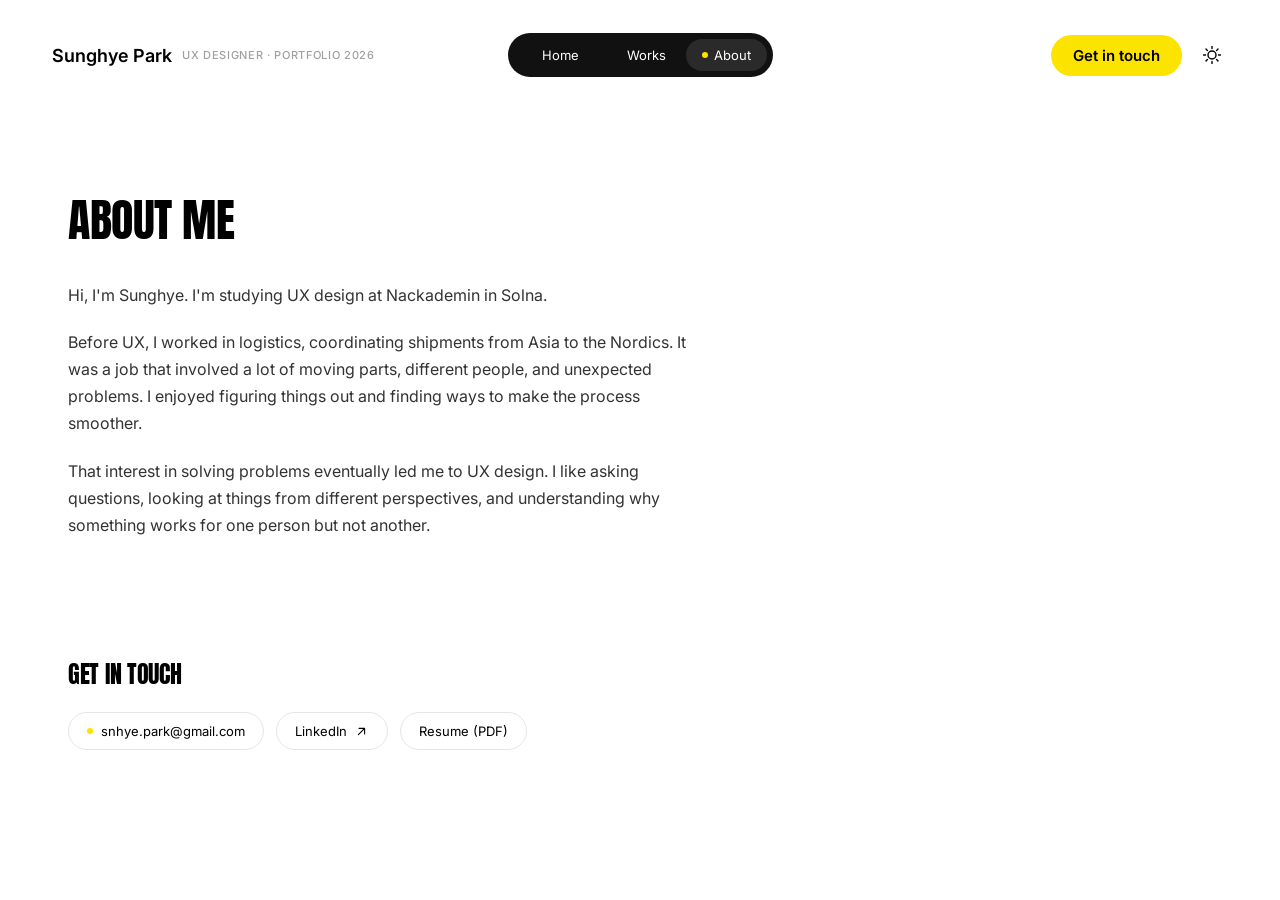
==== about.html @ 62b759b5 "Add files via upload" ====
<!doctype html>

<html lang="en">

<head>

  <meta charset="utf-8">

  <meta name="viewport" content="width=device-width, initial-scale=1">

  <title>About — Sunghye Park</title>

  <link rel="preconnect" href="https://fonts.googleapis.com">

  <link rel="preconnect" href="https://fonts.gstatic.com" crossorigin>

  <link

    href="https://fonts.googleapis.com/css2?family=Anton&family=Inter:wght@400;500;600&display=swap"

    rel="stylesheet"

  >

  <style>

    html,

    body {

      margin: 0;

      width: 100%;

      min-height: 100%;

    }

    body {

      font-family: 'Inter', system-ui, sans-serif;

      --surface: #ffffff;

      --ink: #000000;

      --line: #e6e6e6;

      --text: #333333;

      --text-secondary: #5c5c5c;

    }

    body.dark {

      --surface: #0f0f0f;

      --ink: #f5f5f5;

      --line: #2a2a2a;

      --text: #d5d5d5;

      --text-secondary: #b5b5b5;

    }

    /* PAGE */

    .page {

      width: 100%;

      min-height: 100vh;

      background: var(--surface);

      color: var(--ink);

      display: flex;

      flex-direction: column;

      box-sizing: border-box;

      transition:

        background 0.25s ease,

        color 0.25s ease;

    }

    /* HEADER */

    .header {

      flex: 0 0 110px;

      display: grid;

      grid-template-columns: 1fr auto 1fr;

      align-items: center;

      padding: 0 52px;

      box-sizing: border-box;

    }

    .brand {

      justify-self: start;

      display: flex;

      align-items: center;

      gap: 10px;

    }

    .brand-name {

      font-family: 'Inter', sans-serif;

      font-weight: 600;

      font-size: 18px;

      color: var(--ink);

    }

    .portfolio-label {

      font-family: 'Inter', sans-serif;

      font-weight: 500;

      font-size: 11px;

      letter-spacing: 0.06em;

      color: #a0a0a0;

    }

    .header-nav {

      justify-self: center;

      display: flex;

      align-items: center;

      gap: 4px;

      background: #111111;

      border-radius: 999px;

      padding: 6px;

    }

    .nav-link {

      text-decoration: none;

      display: flex;

      align-items: center;

      gap: 6px;

      padding: 8px 16px;

      border-radius: 999px;

      background: transparent;

    }

    .nav-link.active {

      background: #2a2a2a;

    }

    .nav-dot {

      width: 6px;

      height: 6px;

      border-radius: 50%;

      background: #FCE300;

      flex: none;

      opacity: 0;

    }

    .nav-link.active .nav-dot {

      opacity: 1;

    }

    .nav-text {

      font-size: 13px;

      color: #ffffff;

    }

    .header-actions {

      justify-self: end;

      display: flex;

      align-items: center;

      gap: 14px;

    }

    .contact-button {

      text-decoration: none;

      background: #FCE300;

      color: #000000;

      font-family: 'Inter', sans-serif;

      font-size: 15px;

      font-weight: 600;

      padding: 11px 22px;

      border-radius: 999px;

    }

    .theme-button {

      width: 32px;

      height: 32px;

      display: flex;

      align-items: center;

      justify-content: center;

      border-radius: 999px;

      border: none;

      background: transparent;

      cursor: pointer;

      padding: 0;

    }

    .theme-icon {

      position: relative;

      width: 18px;

      height: 18px;

    }

    #sun,

    #moon {

      position: absolute;

      inset: 0;

      transition: opacity 0.2s ease;

    }

    #moon {

      opacity: 0;

    }

    /* ABOUT CONTENT */

    .content {

      flex: 1 1 auto;

      padding: 88px 68px 56px;

      box-sizing: border-box;

      display: flex;

      flex-direction: column;

      gap: 117px;

    }

    .page-title {

      margin: 0 0 40px;

      font-family: 'Anton', sans-serif;

      font-weight: 400;

      font-size: 46px;

      line-height: 0.95;

      letter-spacing: -0.5px;

      color: var(--ink);

      text-transform: uppercase;

    }

    .intro-text {

      margin: 0 0 20px;

      font-size: 16px;

      line-height: 1.7;

      color: var(--text);

    }

    .intro-text:last-child {

      margin-bottom: 0;

    }

    .section-title {

      font-family: 'Anton', sans-serif;

      font-weight: 400;

      font-size: 24px;

      letter-spacing: -0.3px;

      text-transform: uppercase;

      color: var(--ink);

      margin-bottom: 20px;

    }

    /* CONTACT BUTTONS */

    .contact-link {

      text-decoration: none;

      padding: 10px 18px;

      border: 1px solid var(--line);

      border-radius: 999px;

      font-size: 13px;

      color: var(--ink);

    }

    .linkedin-link {
      display: inline-flex;
      align-items: center;
      gap: 7px;
    }

    .external-icon {
      width: 15px;
      height: 15px;
      flex: none;
    }

  </style>

  <link rel="stylesheet" href="css/global.css">

</head>

<body>

  <div class="page">

    <!-- HEADER -->

    <div class="header">

      <!-- BRAND -->

      <div class="brand">

        <span class="brand-name">

          Sunghye Park

        </span>

        <span class="portfolio-label">

          UX DESIGNER · PORTFOLIO 2026

        </span>

      </div>

      <!-- NAVIGATION -->

      <div class="header-nav">

        <a

          href="index.html"

          class="nav-link"

        >

          <span class="nav-dot"></span>

          <span class="nav-text">Home</span>

        </a>

        <a

          href="works.html"

          class="nav-link"

        >

          <span class="nav-dot"></span>

          <span class="nav-text">Works</span>

        </a>

        <a

          href="about.html"

          class="nav-link active"

        >

          <span class="nav-dot"></span>

          <span class="nav-text">About</span>

        </a>

      </div>

      <!-- RIGHT SIDE -->

      <div class="header-actions">

        <a

          href="mailto:snhye.park@gmail.com"

          class="contact-button"

        >

          Get in touch

        </a>

        <button

          id="theme-btn"

          class="theme-button"

          type="button"

          aria-label="Toggle dark mode"

        >

          <div class="theme-icon">

            <!-- SUN -->

            <svg

              id="sun"

              width="18"

              height="18"

              viewBox="0 0 18 18"

              fill="none"

              xmlns="http://www.w3.org/2000/svg"

            >

              <circle

                cx="9"

                cy="9"

                r="4"

                stroke="var(--ink)"

                stroke-width="1.4"

              ></circle>

              <path

                d="M9 0.5V2.5M9 15.5V17.5M17.5 9H15.5M2.5 9H0.5M15.02 2.98L13.6 4.4M4.4 13.6L2.98 15.02M15.02 15.02L13.6 13.6M4.4 4.4L2.98 2.98"

                stroke="var(--ink)"

                stroke-width="1.4"

                stroke-linecap="round"

              ></path>

            </svg>

            <!-- MOON -->

            <svg

              id="moon"

              width="18"

              height="18"

              viewBox="0 0 18 18"

              fill="none"

              xmlns="http://www.w3.org/2000/svg"

            >

              <path

                d="M16 10.5A7.5 7.5 0 117.5 2a6 6 0 108.5 8.5Z"

                fill="var(--ink)"

              ></path>

            </svg>

          </div>

        </button>

      </div>

    </div>

    <!-- CONTENT -->

    <div class="content">

      <!-- INTRO -->

      <div style="max-width: 640px;">

        <h1 class="page-title">

          About me

        </h1>

        <p class="intro-text">

          Hi, I'm Sunghye. I'm studying UX design at Nackademin in Solna.

        </p>

        <p class="intro-text">

          Before UX, I worked in logistics, coordinating shipments from Asia to the Nordics. It was a job that involved a lot of moving parts, different people, and unexpected problems. I enjoyed figuring things out and finding ways to make the process smoother.

        </p>

        <p class="intro-text">

          That interest in solving problems eventually led me to UX design. I like asking questions, looking at things from different perspectives, and understanding why something works for one person but not another.

        </p>

      </div>

      <!-- CONTACT -->

      <div>
        <div id="contact">
        <div class="section-title">

          Get in touch
</div>
        

        <div

          style="

            display: flex;

            gap: 12px;

            flex-wrap: wrap;

          "

        >

          <a

            href="mailto:snhye.park@gmail.com"

            class="contact-link"

            style="

              display: flex;

              align-items: center;

              gap: 8px;

            "

          >

            <span

              style="

                width: 6px;

                height: 6px;

                border-radius: 999px;

                background: #FCE300;

                display: inline-block;

              "

            ></span>

            snhye.park@gmail.com

          </a>

          <a
            href="https://www.linkedin.com/in/sunghyepark-ux"
            class="contact-link linkedin-link"
            target="_blank"
            rel="noopener noreferrer"
          >
            LinkedIn
            <svg class="external-icon" viewBox="0 0 24 24" fill="none" aria-hidden="true">
              <path d="M7 17 17 7M8 7h9v9" stroke="currentColor" stroke-width="1.7" stroke-linecap="round" stroke-linejoin="round" />
            </svg>
          </a>

         <a

  href="Sunghye_Park_CV_UX design.pdf"

  class="contact-link"

  target="_blank"

  rel="noopener noreferrer"

>

  Resume (PDF)

</a>

        </div>

      </div>

    </div>

  </div>

  <script>

    var themeBtn = document.getElementById('theme-btn');

    var sun = document.getElementById('sun');

    var moon = document.getElementById('moon');

    var savedTheme = localStorage.getItem('theme');

    function updateThemeIcon(isDark) {

      if (isDark) {

        sun.style.opacity = 0;

        moon.style.opacity = 1;

      } else {

        sun.style.opacity = 1;

        moon.style.opacity = 0;

      }

    }

    if (savedTheme === 'dark') {

      document.body.classList.add('dark');

      updateThemeIcon(true);

    } else {

      document.body.classList.remove('dark');

      updateThemeIcon(false);

    }

    themeBtn.addEventListener('click', function () {

      var isDark = document.body.classList.toggle('dark');

      localStorage.setItem(

        'theme',

        isDark ? 'dark' : 'light'

      );

      updateThemeIcon(isDark);

    });

  </script>

</body>

</html>
---- css/global.css ----
/* Sunghye Park Portfolio — shared design system */
* { box-sizing: border-box; }
html { margin: 0; width: 100%; min-height: 100%; overflow-y: scroll; }
body { margin: 0; width: 100%; min-height: 100%; font-family: 'Inter', system-ui, sans-serif; }

:root {
  --surface: #ffffff; --surface-soft: #f7f7f5; --ink: #000000;
  --text: #333333; --text-secondary: #5c5c5c; --muted: #777777;
  --line: #e6e6e6; --yellow: #FCE300;
  --header-height: 110px; --header-padding: 52px; --content-padding: 68px;
}
body.dark, #card.dark {
  --surface: #0f0f0f; --surface-soft: #171717; --ink: #f5f5f5;
  --text: #d0d0d0; --text-secondary: #b5b5b5; --muted: #999999; --line: #2a2a2a;
}

.header {
  width: 100%; height: var(--header-height) !important; flex: 0 0 var(--header-height) !important;
  display: grid !important; grid-template-columns: 1fr auto 1fr !important; align-items: center !important;
  padding: 0 var(--header-padding) !important; box-sizing: border-box !important;
  background: var(--surface); border: 0 !important;
}
.brand, .header-left { justify-self: start; display: flex; align-items: center; gap: 10px; }
.brand-name { font-family: 'Inter', sans-serif; font-size: 18px; font-weight: 600; color: var(--ink); }
.portfolio-label { font-family: 'Inter', sans-serif; font-size: 11px; font-weight: 500; letter-spacing: .06em; color: #a0a0a0; }
.header-nav { justify-self: center; display: flex; align-items: center; gap: 4px; padding: 6px; border-radius: 999px; background: #111; }
.nav-link { display: flex; align-items: center; gap: 6px; padding: 8px 16px; border-radius: 999px; text-decoration: none; background: transparent; }
.nav-link.active { background: #2a2a2a; }
.nav-dot { width: 6px; height: 6px; flex: none; border-radius: 50%; background: var(--yellow); opacity: 0; }
.nav-link.active .nav-dot { opacity: 1; }
.nav-text { font-size: 13px; color: #fff; }
.header-actions, .header-right { justify-self: end; display: flex; align-items: center; gap: 14px; }
.contact-button, .contact-btn { display: inline-flex; align-items: center; justify-content: center; padding: 11px 22px; border-radius: 999px; background: var(--yellow); color: #000; font: 600 15px 'Inter', sans-serif; text-decoration: none; }
.theme-button, #theme-btn { width: 32px; height: 32px; display: flex; align-items: center; justify-content: center; padding: 0; border: 0; border-radius: 999px; background: transparent; cursor: pointer; }
.theme-icon, .theme-icon-wrap { position: relative; width: 18px; height: 18px; }
#sun, #moon { position: absolute; inset: 0; transition: opacity .2s ease; }

.case-study-page .header { position: relative; }
.case-study-page .header::after { content: ''; position: absolute; left: 0; right: 0; bottom: 0; height: 1px; background: var(--line); pointer-events: none; }
.case-study-page.strax-page .header { position: fixed; top: 0; left: 0; z-index: 1000; }
.case-study-page.strax-page .case-main { padding-top: var(--header-height) !important; }

@media (max-width: 900px) { .header { padding-left: 28px !important; padding-right: 28px !important; } }
@media (max-width: 700px) {
  :root { --header-height: 88px; }
  .header { grid-template-columns: 1fr auto !important; padding-left: 22px !important; padding-right: 22px !important; }
  .header-nav, .contact-button, .contact-btn { display: none !important; }
}
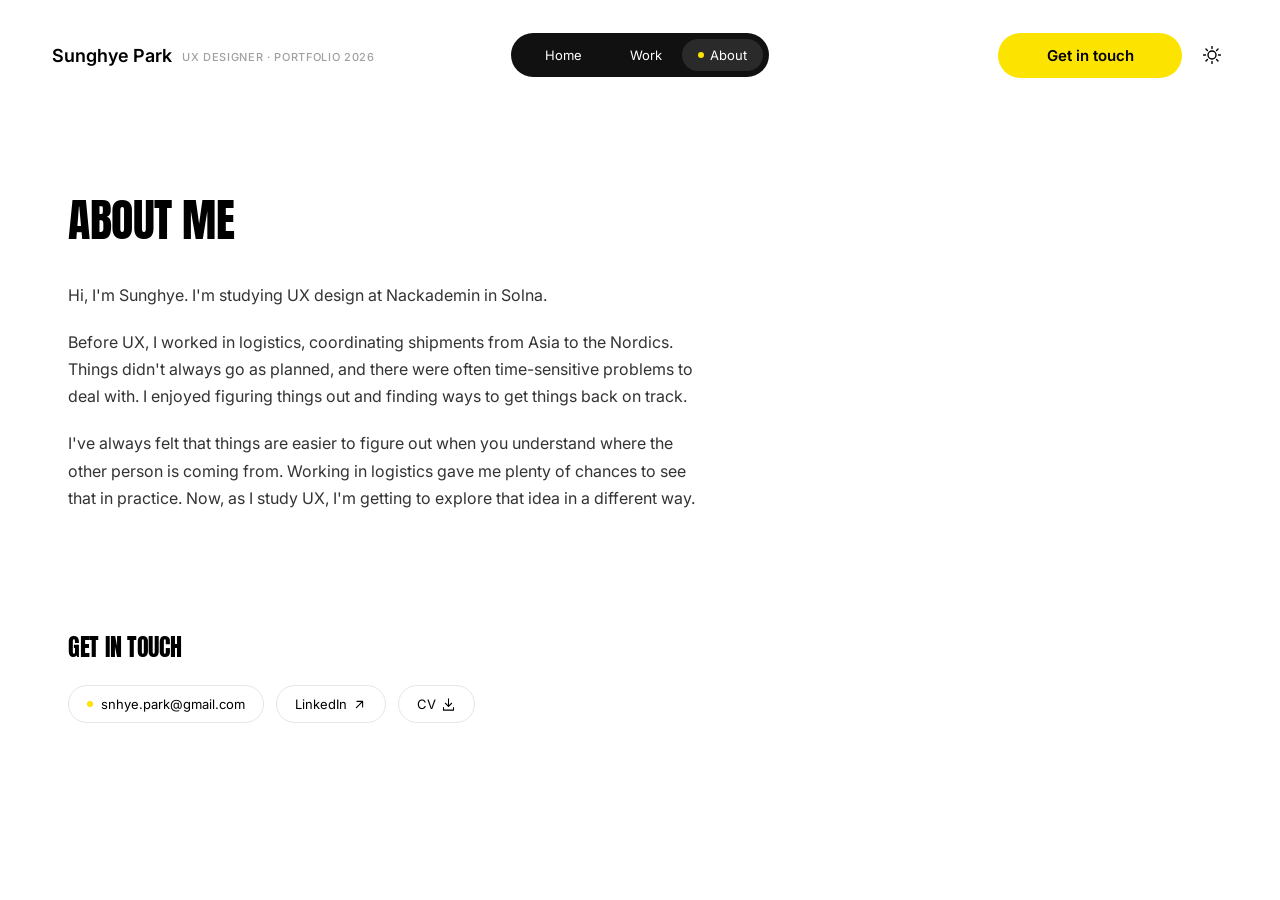
==== commit 06424c8b: "New portfolio" ====
--- a/about.html
+++ b/about.html
@@ -382,26 +382,36 @@
 
     /* CONTACT BUTTONS */
 
-    .contact-link {
-
-      text-decoration: none;
-
-      padding: 10px 18px;
-
-      border: 1px solid var(--line);
-
-      border-radius: 999px;
-
-      font-size: 13px;
-
-      color: var(--ink);
-
-    }
+   
+.contact-link {
+  text-decoration: none;
+  padding: 10px 18px;
+  border: 1px solid var(--line);
+  border-radius: 999px;
+  font-size: 13px;
+  color: var(--ink);
+  transition: background-color 0.2s ease;
+}
+
+.contact-link:hover {
+  background-color: #f0f0f0;
+}
+
+body.dark .contact-link:hover {
+  background-color: #292929;
+}
+
 
     .linkedin-link {
       display: inline-flex;
       align-items: center;
-      gap: 7px;
+      gap: 5px;
+    }
+
+    .cv-link {
+      display: inline-flex;
+      align-items: center;
+      gap: 5px;
     }
 
     .external-icon {
@@ -462,7 +472,7 @@
 
         <a
 
-          href="works.html"
+          href="work.html"
 
           class="nav-link"
 
@@ -470,7 +480,7 @@
 
           <span class="nav-dot"></span>
 
-          <span class="nav-text">Works</span>
+          <span class="nav-text">Work</span>
 
         </a>
 
@@ -494,30 +504,20 @@
 
       <div class="header-actions">
 
-        <a
-
-          href="mailto:snhye.park@gmail.com"
-
-          class="contact-button"
+        <a href="mailto:snhye.park@gmail.com" class="contact-button contact-interactive" aria-label="Send email"><span class="contact-default">Get in touch</span><span class="contact-hover" aria-hidden="true"><svg viewBox="0 0 24 24" width="17" height="17" fill="none" stroke="currentColor" stroke-width="1.8" stroke-linecap="round" stroke-linejoin="round" aria-hidden="true"><rect x="3" y="5" width="18" height="14" rx="2"/><path d="m3 7 9 7 9-7"/></svg>Send email</span></a>
+
+        <button
+
+          id="theme-btn"
+
+          class="theme-button"
+
+          type="button"
+
+          aria-label="Toggle dark mode"
 
         >
 
-          Get in touch
-
-        </a>
-
-        <button
-
-          id="theme-btn"
-
-          class="theme-button"
-
-          type="button"
-
-          aria-label="Toggle dark mode"
-
-        >
-
           <div class="theme-icon">
 
             <!-- SUN -->
@@ -624,14 +624,12 @@
 
         <p class="intro-text">
 
-          Before UX, I worked in logistics, coordinating shipments from Asia to the Nordics. It was a job that involved a lot of moving parts, different people, and unexpected problems. I enjoyed figuring things out and finding ways to make the process smoother.
-
+Before UX, I worked in logistics, coordinating shipments from Asia to the Nordics. Things didn't always go as planned, and there were often time-sensitive problems to deal with. I enjoyed figuring things out and finding ways to get things back on track.
         </p>
 
         <p class="intro-text">
 
-          That interest in solving problems eventually led me to UX design. I like asking questions, looking at things from different perspectives, and understanding why something works for one person but not another.
-
+I've always felt that things are easier to figure out when you understand where the other person is coming from. Working in logistics gave me plenty of chances to see that in practice. Now, as I study UX, I'm getting to explore that idea in a different way.
         </p>
 
       </div>
@@ -712,21 +710,16 @@
             </svg>
           </a>
 
-         <a
-
-  href="Sunghye_Park_CV_UX design.pdf"
-
-  class="contact-link"
-
-  target="_blank"
-
-  rel="noopener noreferrer"
-
->
-
-  Resume (PDF)
-
-</a>
+          <a
+            href="Sunghye_Park_CV_UX design.pdf"
+            class="contact-link cv-link"
+            target="_blank" rel="noopener noreferrer"
+          >
+            CV
+            <svg class="external-icon" viewBox="0 0 24 24" fill="none" aria-hidden="true">
+              <path d="M12 3v12m-5-5 5 5 5-5M4 17v4h16v-4" stroke="currentColor" stroke-width="1.7" stroke-linecap="round" stroke-linejoin="round" />
+            </svg>
+          </a>
 
         </div>
 
--- a/css/global.css
+++ b/css/global.css
@@ -22,7 +22,7 @@
 }
 .brand, .header-left { justify-self: start; display: flex; align-items: center; gap: 10px; }
 .brand-name { font-family: 'Inter', sans-serif; font-size: 18px; font-weight: 600; color: var(--ink); }
-.portfolio-label { font-family: 'Inter', sans-serif; font-size: 11px; font-weight: 500; letter-spacing: .06em; color: #a0a0a0; }
+.portfolio-label { font-family: 'Inter', sans-serif; font-size: 11px; font-weight: 500; letter-spacing: .06em; color: #a0a0a0; transform: translateY(2px); }
 .header-nav { justify-self: center; display: flex; align-items: center; gap: 4px; padding: 6px; border-radius: 999px; background: #111; }
 .nav-link { display: flex; align-items: center; gap: 6px; padding: 8px 16px; border-radius: 999px; text-decoration: none; background: transparent; }
 .nav-link.active { background: #2a2a2a; }
@@ -46,3 +46,18 @@
   .header { grid-template-columns: 1fr auto !important; padding-left: 22px !important; padding-right: 22px !important; }
   .header-nav, .contact-button, .contact-btn { display: none !important; }
 }
+
+
+/* Shared header email button: accessible, fixed-width label transition */
+.contact-interactive { position:relative; display:inline-grid; place-items:center; min-width:184px; min-height:45px; box-sizing:border-box; overflow:hidden; white-space:nowrap; transition:transform 150ms ease; }
+.contact-interactive > span { grid-area:1 / 1; display:inline-flex; align-items:center; justify-content:center; gap:8px; transition:opacity 230ms ease, transform 230ms ease; }
+.contact-interactive .contact-default { opacity:1; transform:translateY(0); }
+.contact-interactive .contact-hover { opacity:0; transform:translateY(7px); pointer-events:none; }
+@media (hover:hover) {
+  .contact-interactive:hover .contact-default { opacity:0; transform:translateY(-7px); }
+  .contact-interactive:hover .contact-hover { opacity:1; transform:translateY(0); }
+}
+.contact-interactive:focus-visible .contact-default { opacity:0; transform:translateY(-7px); }
+.contact-interactive:focus-visible .contact-hover { opacity:1; transform:translateY(0); }
+.contact-interactive:active { transform:scale(.96); }
+@media (prefers-reduced-motion:reduce) { .contact-interactive, .contact-interactive > span { transition:none !important; } }
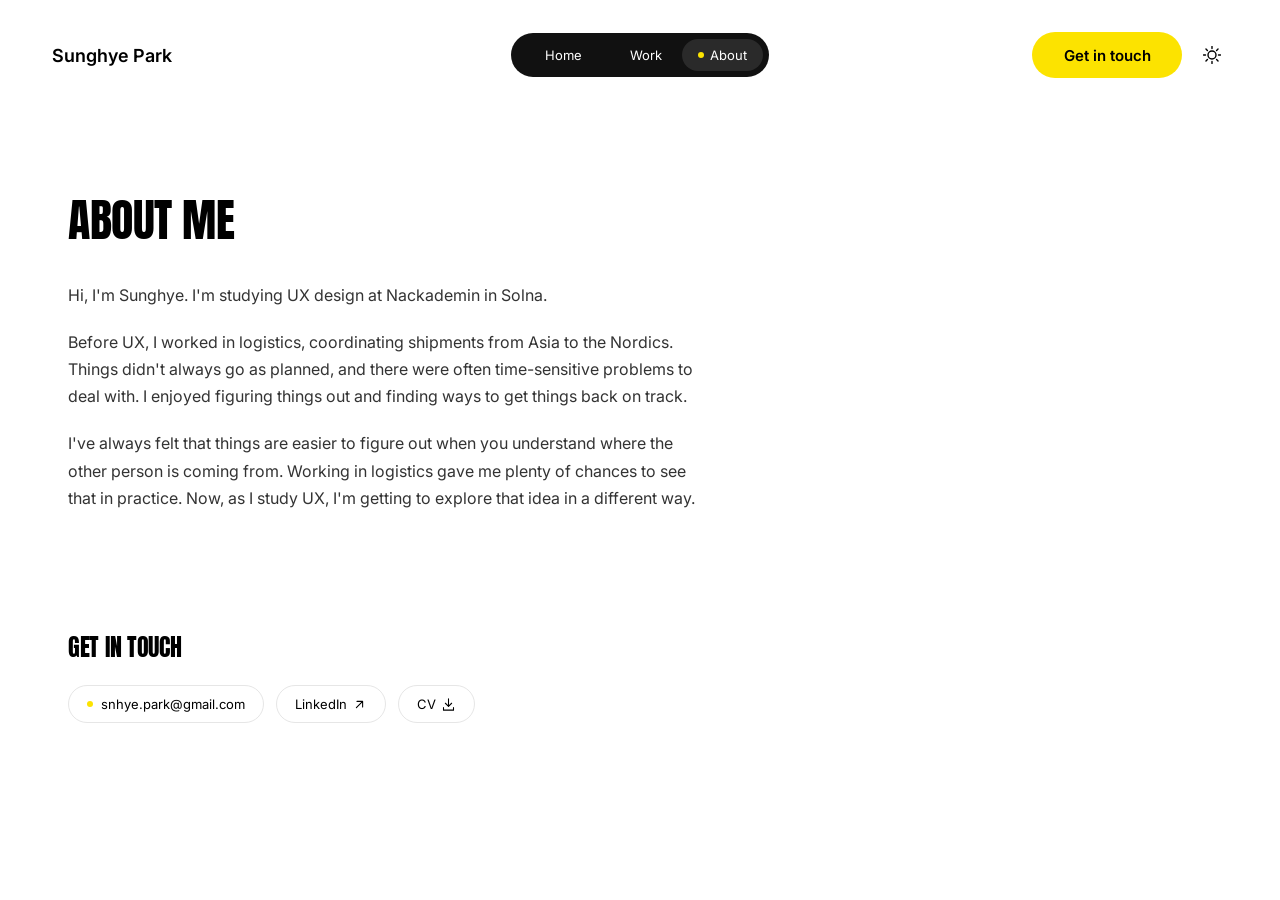
==== commit d236c4ce: "Add files via upload" ====
--- a/about.html
+++ b/about.html
@@ -24,6 +24,7 @@
 
   >
 
+  <link rel="stylesheet" href="css/global.css">
   <style>
 
     html,
@@ -382,51 +383,152 @@
 
     /* CONTACT BUTTONS */
 
-   
 .contact-link {
+
   text-decoration: none;
+
   padding: 10px 18px;
+
   border: 1px solid var(--line);
+
   border-radius: 999px;
+
   font-size: 13px;
+
   color: var(--ink);
+
   transition: background-color 0.2s ease;
+
 }
 
 .contact-link:hover {
+
   background-color: #f0f0f0;
+
 }
 
 body.dark .contact-link:hover {
+
   background-color: #292929;
+
 }
 
-
     .linkedin-link {
+
       display: inline-flex;
-      align-items: center;
+
+      align-items: center;
+
       gap: 5px;
+
     }
 
     .cv-link {
+
       display: inline-flex;
-      align-items: center;
+
+      align-items: center;
+
       gap: 5px;
+
     }
 
     .external-icon {
+
       width: 15px;
+
       height: 15px;
+
       flex: none;
+
+    }
+
+    /* About navigation: explicitly override shared global mobile rules */
+    body.about-page .header-nav {
+      display: flex !important;
+      visibility: visible !important;
+      opacity: 1 !important;
+      align-items: center;
+      justify-self: center;
+      position: static !important;
+      transform: none !important;
+    }
+    body.about-page .header-nav .nav-link {
+      display: flex !important;
+      visibility: visible !important;
+      opacity: 1 !important;
+    }
+    body.about-page .header-nav .nav-text {
+      display: inline !important;
+      visibility: visible !important;
+      opacity: 1 !important;
+      color: #fff !important;
+    }
+    @media (max-width: 700px) {
+      body.about-page .header-nav { display: flex !important; }
+    }
+
+    /* Consistent header navigation and contact button */
+    .brand-name { text-decoration: none; cursor: pointer; white-space: nowrap; }
+    .header { position: relative; }
+    .header-nav { position: static; transform: none; }
+    .contact-button.contact-interactive {
+      width: 160px;
+      height: 44px;
+      padding: 0 12px;
+      box-sizing: border-box;
+      display: inline-flex;
+      align-items: center;
+      justify-content: center;
+      white-space: nowrap;
+      position: relative;
+      overflow: hidden;
+    }
+    .contact-interactive .contact-default,
+    .contact-interactive .contact-hover {
+      position: absolute;
+      inset: 0;
+      display: flex;
+      justify-content: center;
+      align-items: center;
+      gap: 8px;
+      transition: transform .22s ease, opacity .22s ease;
+    }
+    .contact-interactive .contact-default { opacity: 1; transform: translateY(0); }
+    .contact-interactive .contact-hover { opacity: 0; transform: translateY(100%); }
+    .contact-interactive:hover .contact-default,
+    .contact-interactive:focus-visible .contact-default { opacity: 0; transform: translateY(-100%); }
+    .contact-interactive:hover .contact-hover,
+    .contact-interactive:focus-visible .contact-hover { opacity: 1; transform: translateY(0); }
+    @media (max-width: 700px) {
+      .header {
+        flex: 0 0 86px;
+        height: 86px;
+        display: grid;
+        grid-template-columns: minmax(0, 1fr) auto minmax(0, 1fr);
+        gap: 8px;
+        padding: 0 16px;
+      }
+      .brand-name { font-size: 12px; }
+      .header-nav { display: flex; justify-self: center; gap: 0; padding: 4px; }
+      .nav-link { gap: 4px; padding: 7px 7px; }
+      .nav-text { font-size: 10px; }
+      .header-actions { justify-self: end; gap: 0; }
+      .contact-button { display: none !important; }
+      .theme-button { flex: 0 0 32px; }
+    }
+    @media (max-width: 390px) {
+      .header { padding: 0 10px; gap: 5px; }
+      .brand-name { font-size: 11px; }
+      .nav-link { padding: 7px 5px; }
+      .nav-text { font-size: 10px; }
     }
 
   </style>
 
-  <link rel="stylesheet" href="css/global.css">
-
 </head>
 
-<body>
+<body class="about-page">
 
   <div class="page">
 
@@ -438,17 +540,7 @@
 
       <div class="brand">
 
-        <span class="brand-name">
-
-          Sunghye Park
-
-        </span>
-
-        <span class="portfolio-label">
-
-          UX DESIGNER · PORTFOLIO 2026
-
-        </span>
+        <a class="brand-name" href="index.html">Sunghye Park</a>
 
       </div>
 
@@ -625,11 +717,13 @@
         <p class="intro-text">
 
 Before UX, I worked in logistics, coordinating shipments from Asia to the Nordics. Things didn't always go as planned, and there were often time-sensitive problems to deal with. I enjoyed figuring things out and finding ways to get things back on track.
+
         </p>
 
         <p class="intro-text">
 
 I've always felt that things are easier to figure out when you understand where the other person is coming from. Working in logistics gave me plenty of chances to see that in practice. Now, as I study UX, I'm getting to explore that idea in a different way.
+
         </p>
 
       </div>
@@ -637,12 +731,14 @@
       <!-- CONTACT -->
 
       <div>
+
         <div id="contact">
+
         <div class="section-title">
 
           Get in touch
+
 </div>
-        
 
         <div
 
@@ -699,26 +795,45 @@
           </a>
 
           <a
+
             href="https://www.linkedin.com/in/sunghyepark-ux"
+
             class="contact-link linkedin-link"
+
             target="_blank"
+
             rel="noopener noreferrer"
+
           >
+
             LinkedIn
+
             <svg class="external-icon" viewBox="0 0 24 24" fill="none" aria-hidden="true">
+
               <path d="M7 17 17 7M8 7h9v9" stroke="currentColor" stroke-width="1.7" stroke-linecap="round" stroke-linejoin="round" />
+
             </svg>
+
           </a>
 
           <a
-            href="Sunghye_Park_CV_UX design.pdf"
+
+            href="Sunghye_Park_CV_UX_design.pdf"
+
             class="contact-link cv-link"
+
             target="_blank" rel="noopener noreferrer"
+
           >
+
             CV
+
             <svg class="external-icon" viewBox="0 0 24 24" fill="none" aria-hidden="true">
+
               <path d="M12 3v12m-5-5 5 5 5-5M4 17v4h16v-4" stroke="currentColor" stroke-width="1.7" stroke-linecap="round" stroke-linejoin="round" />
+
             </svg>
+
           </a>
 
         </div>
--- a/css/global.css
+++ b/css/global.css
@@ -49,7 +49,7 @@
 
 
 /* Shared header email button: accessible, fixed-width label transition */
-.contact-interactive { position:relative; display:inline-grid; place-items:center; min-width:184px; min-height:45px; box-sizing:border-box; overflow:hidden; white-space:nowrap; transition:transform 150ms ease; }
+.contact-interactive { position:relative; display:inline-grid; place-items:center; min-width:150px; min-height:45px; box-sizing:border-box; overflow:hidden; white-space:nowrap; transition:transform 150ms ease; }
 .contact-interactive > span { grid-area:1 / 1; display:inline-flex; align-items:center; justify-content:center; gap:8px; transition:opacity 230ms ease, transform 230ms ease; }
 .contact-interactive .contact-default { opacity:1; transform:translateY(0); }
 .contact-interactive .contact-hover { opacity:0; transform:translateY(7px); pointer-events:none; }
@@ -61,3 +61,81 @@
 .contact-interactive:focus-visible .contact-hover { opacity:1; transform:translateY(0); }
 .contact-interactive:active { transform:scale(.96); }
 @media (prefers-reduced-motion:reduce) { .contact-interactive, .contact-interactive > span { transition:none !important; } }
+/* Match Strax hero spacing to the A11y case study */
+@media (min-width: 901px) {
+  .case-study-page.strax-page .case-main {
+    padding-top: calc(var(--header-height) + 111px) !important;
+  }
+
+  .case-study-page.strax-page .hero {
+    padding-top: 92px;
+    padding-bottom: 100px;
+  }
+
+  .case-study-page.strax-page .hero > div:first-child {
+    padding-top: 36px;
+  }
+}
+@media (min-width: 701px) and (max-width: 900px) {
+  .case-study-page.strax-page .case-main {
+    padding-top: calc(var(--header-height) + 110px) !important;
+  }
+
+  .case-study-page.strax-page .hero {
+    padding: 72px 0 80px;
+  }
+
+  .case-study-page.strax-page .hero > div:first-child {
+    padding-top: 36px;
+  }
+}
+
+@media (max-width: 700px) {
+  .case-study-page.strax-page .case-main {
+    padding-top: calc(var(--header-height) + 88px) !important;
+  }
+
+  .case-study-page.strax-page .hero {
+    padding: 58px 0 68px;
+  }
+
+  .case-study-page.strax-page .hero > div:first-child {
+    padding-top: 36px;
+  }
+}
+.case-study-page.strax-page .hero-title {
+  font-family: 'Anton', sans-serif;
+  font-size: clamp(56px, 6.2vw, 84px);
+  font-weight: 400;
+  line-height: .9;
+  letter-spacing: -.01em;
+  text-transform: uppercase;
+}
+
+@media (max-width: 700px) {
+  .case-study-page.strax-page .hero-title {
+    font-size: clamp(32px, 8.8vw, 56px);
+  }
+}
+/* Move all three case-study hero sections up by 32px */
+@media (min-width: 901px) {
+  .case-study-page .hero,
+  .case-study-page.strax-page .hero {
+    padding-top: 60px;
+  }
+}
+.accessibility-page .detail-heading {
+  margin: 32px 0 16px;
+  font-size: 18px;
+  font-weight: 600;
+  line-height: 1.4;
+}
+/* Shared header contact button width */
+.header .contact-interactive {
+  width: 150px !important;
+  min-width: 150px !important;
+  height: 46px !important;
+  min-height: 46px !important;
+  padding: 0 12px !important;
+  box-sizing: border-box;
+}
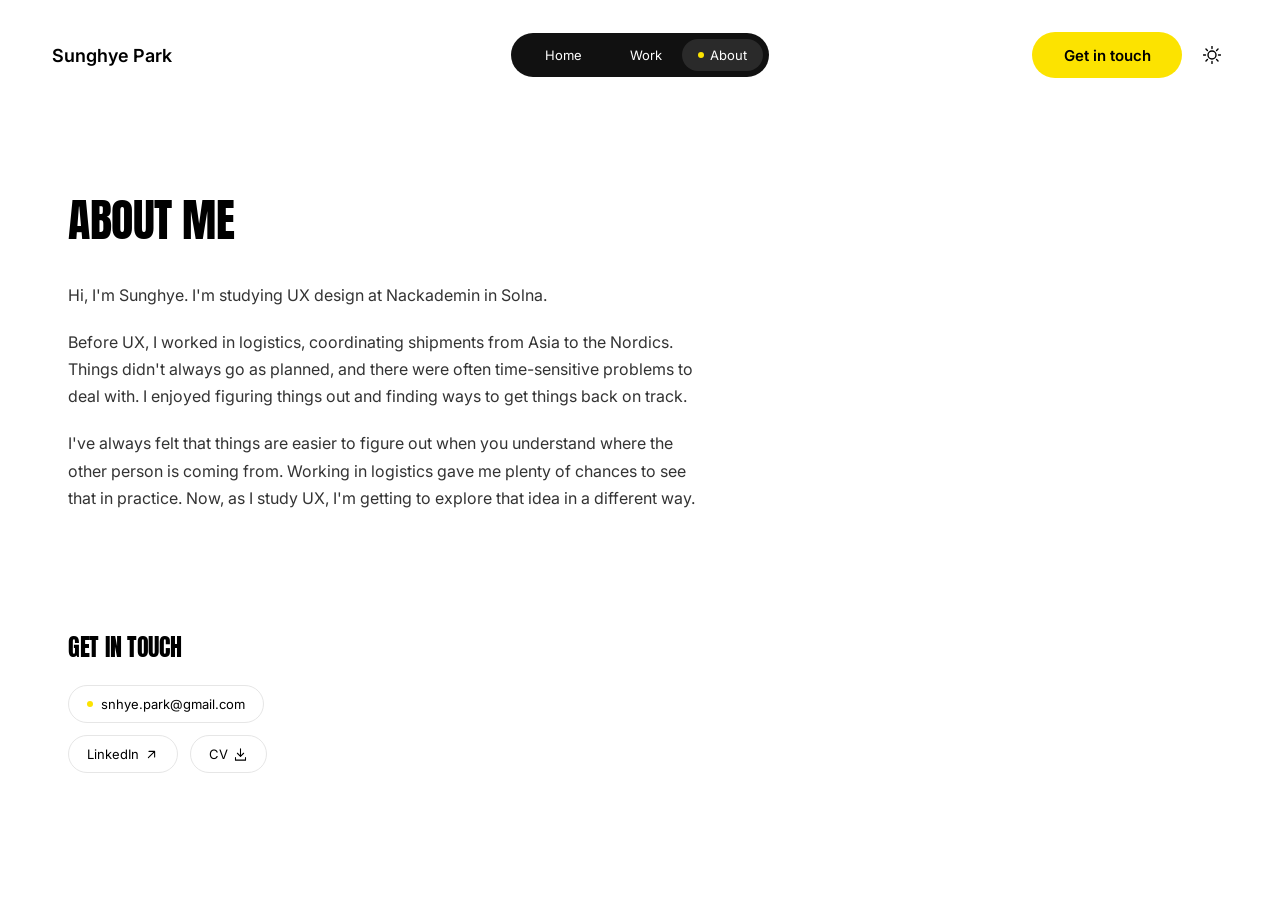
==== commit ae0a6bdf: "Add files via upload" ====
--- a/about.html
+++ b/about.html
@@ -505,8 +505,7 @@
         flex: 0 0 86px;
         height: 86px;
         display: grid;
-        grid-template-columns: minmax(0, 1fr) auto minmax(0, 1fr);
-        gap: 8px;
+grid-template-columns: minmax(0, 1fr) auto minmax(32px, 1fr) !important;        gap: 8px;
         padding: 0 16px;
       }
       .brand-name { font-size: 12px; }
@@ -523,7 +522,39 @@
       .nav-link { padding: 7px 5px; }
       .nav-text { font-size: 10px; }
     }
-
+/* 하단 연락처: 이메일 위, LinkedIn + CV 아래 */
+#contact > div:last-child {
+  display: grid !important;
+  grid-template-columns: max-content max-content;
+  gap: 12px;
+  justify-content: start;
+}
+
+#contact a[href^="mailto:"] {
+  grid-column: 1 / -1;
+  justify-self: start;
+}
+
+#contact .linkedin-link,
+#contact .cv-link {
+  justify-content: center;
+}
+@media (max-width: 700px) {
+  body.about-page .header {
+    display: flex !important;
+    justify-content: space-between;
+    align-items: center;
+    gap: 12px;
+    padding: 0 16px !important;
+  }
+
+  body.about-page .header > .brand,
+  body.about-page .header > .header-nav,
+  body.about-page .header > .header-actions {
+    flex: 0 0 auto;
+    margin: 0;
+  }
+}
   </style>
 
 </head>
--- a/css/global.css
+++ b/css/global.css
@@ -138,4 +138,30 @@
   min-height: 46px !important;
   padding: 0 12px !important;
   box-sizing: border-box;
+}
+/* 모바일: 상세 페이지 상단 여백 정리 */
+@media (max-width: 700px) {
+  body.case-study-page .case-main {
+    padding-top: 32px !important;
+  }
+
+  /* Strax는 고정 헤더 높이만큼 추가 */
+  body.case-study-page.strax-page .case-main {
+    padding-top: calc(var(--header-height) + 32px) !important;
+  }
+
+  body.case-study-page .hero {
+    padding-top: 0 !important;
+  }
+
+  body.case-study-page .hero > div:first-child {
+    padding-top: 0 !important;
+  }
+
+  body.case-study-page .back-link-top {
+    position: static;
+    display: flex;
+    width: fit-content;
+    margin: 0 0 28px;
+  }
 }
